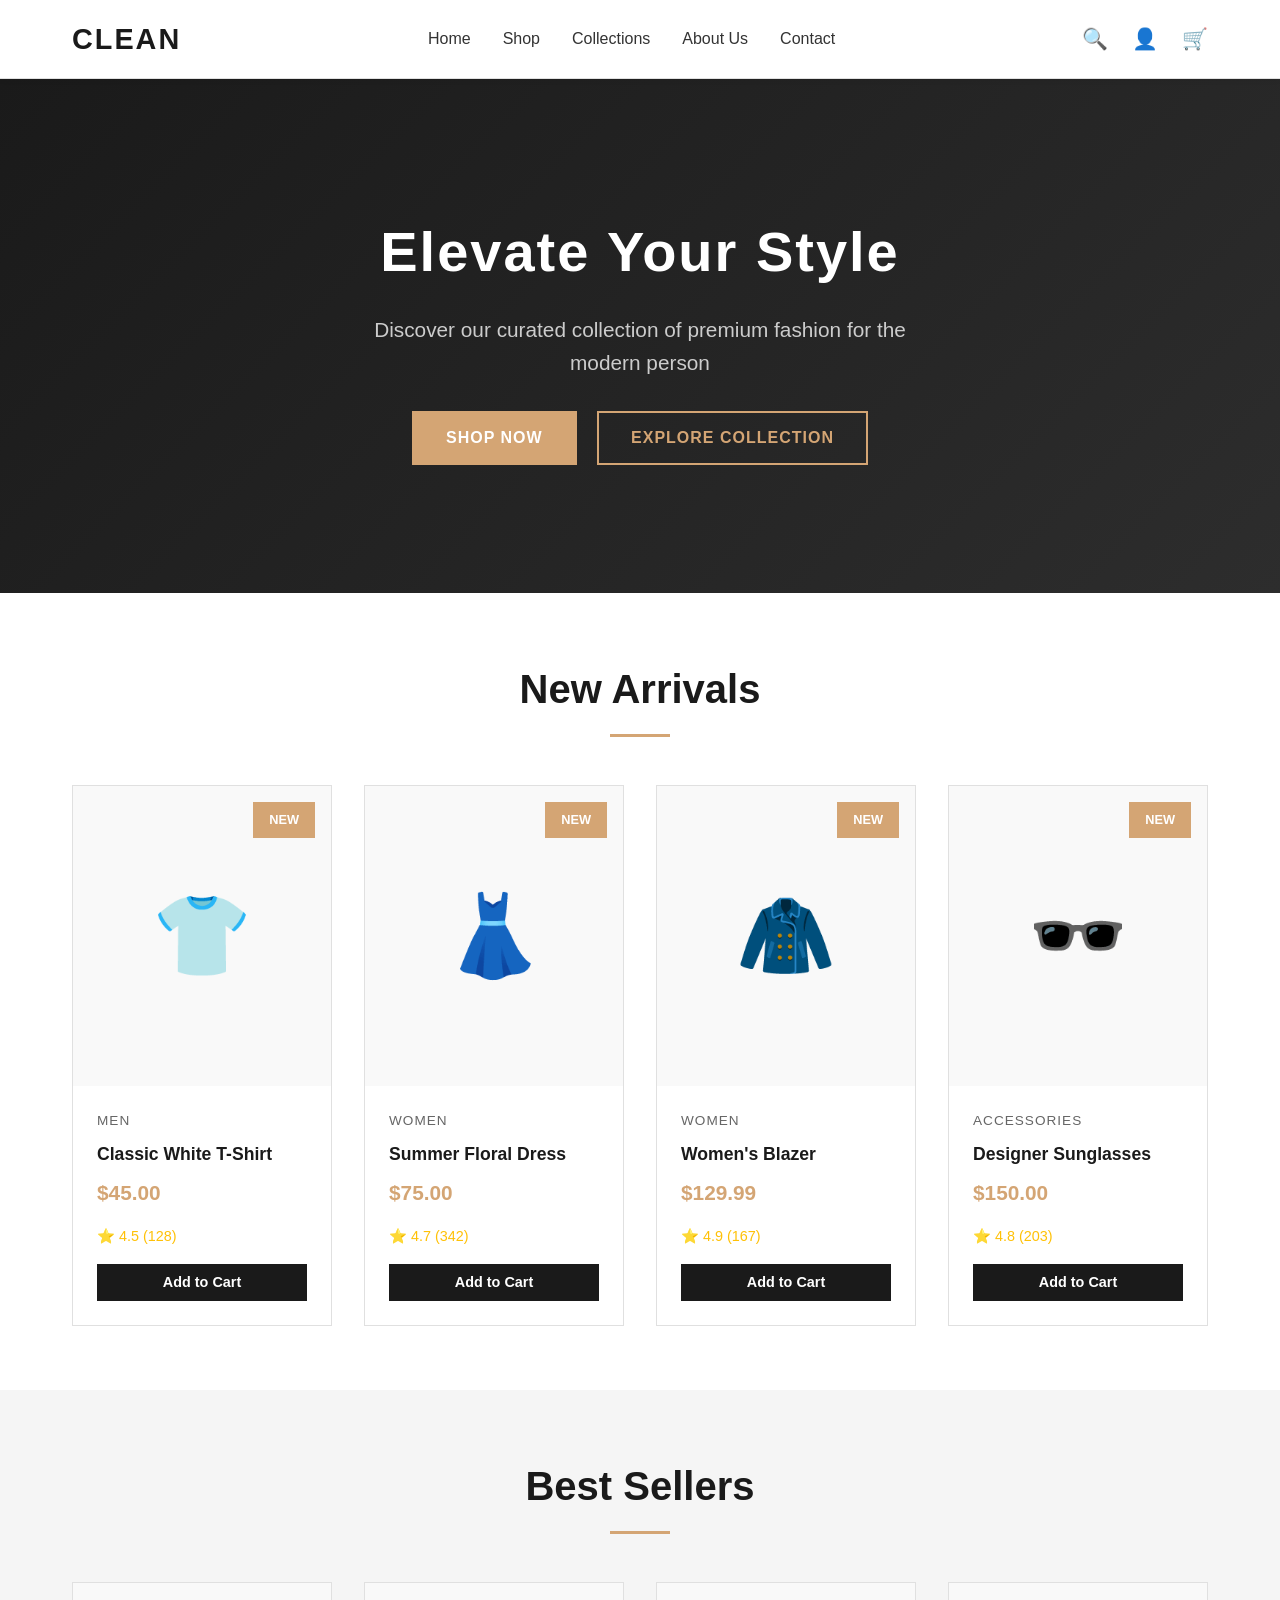
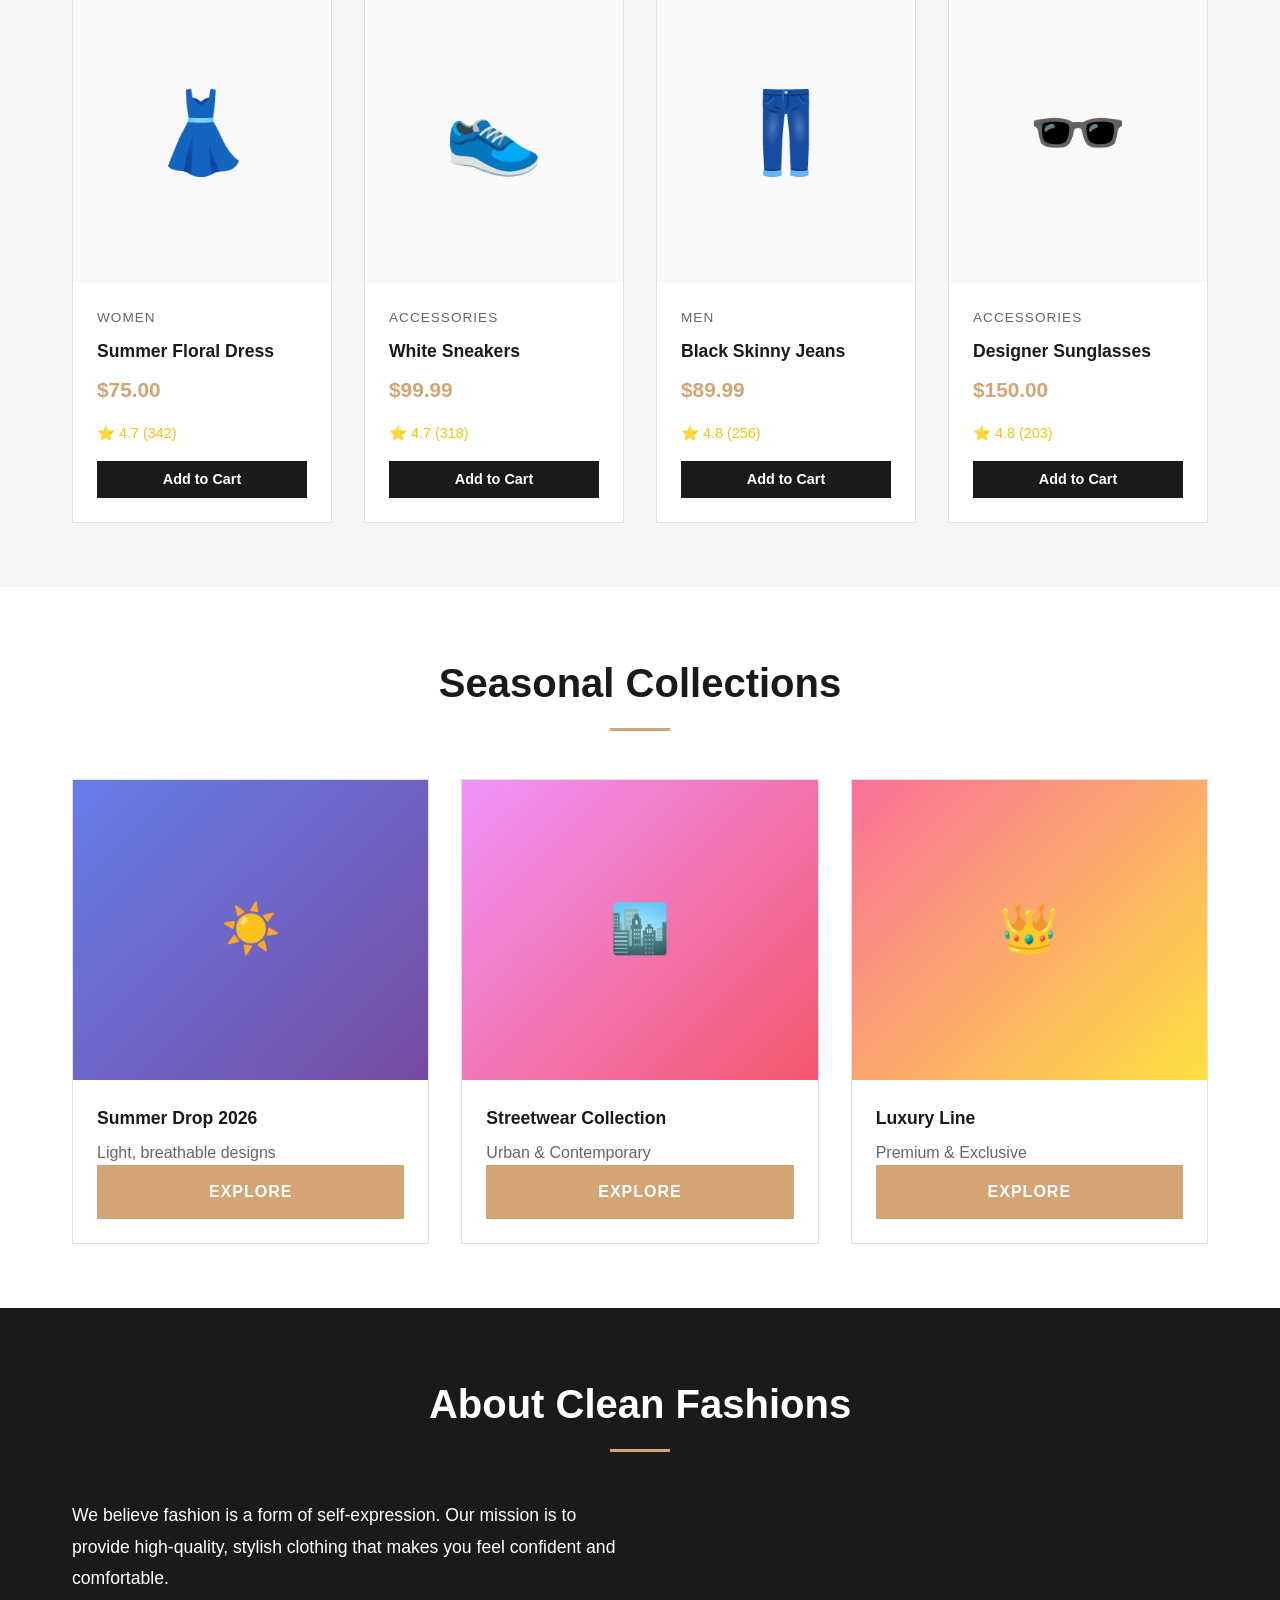
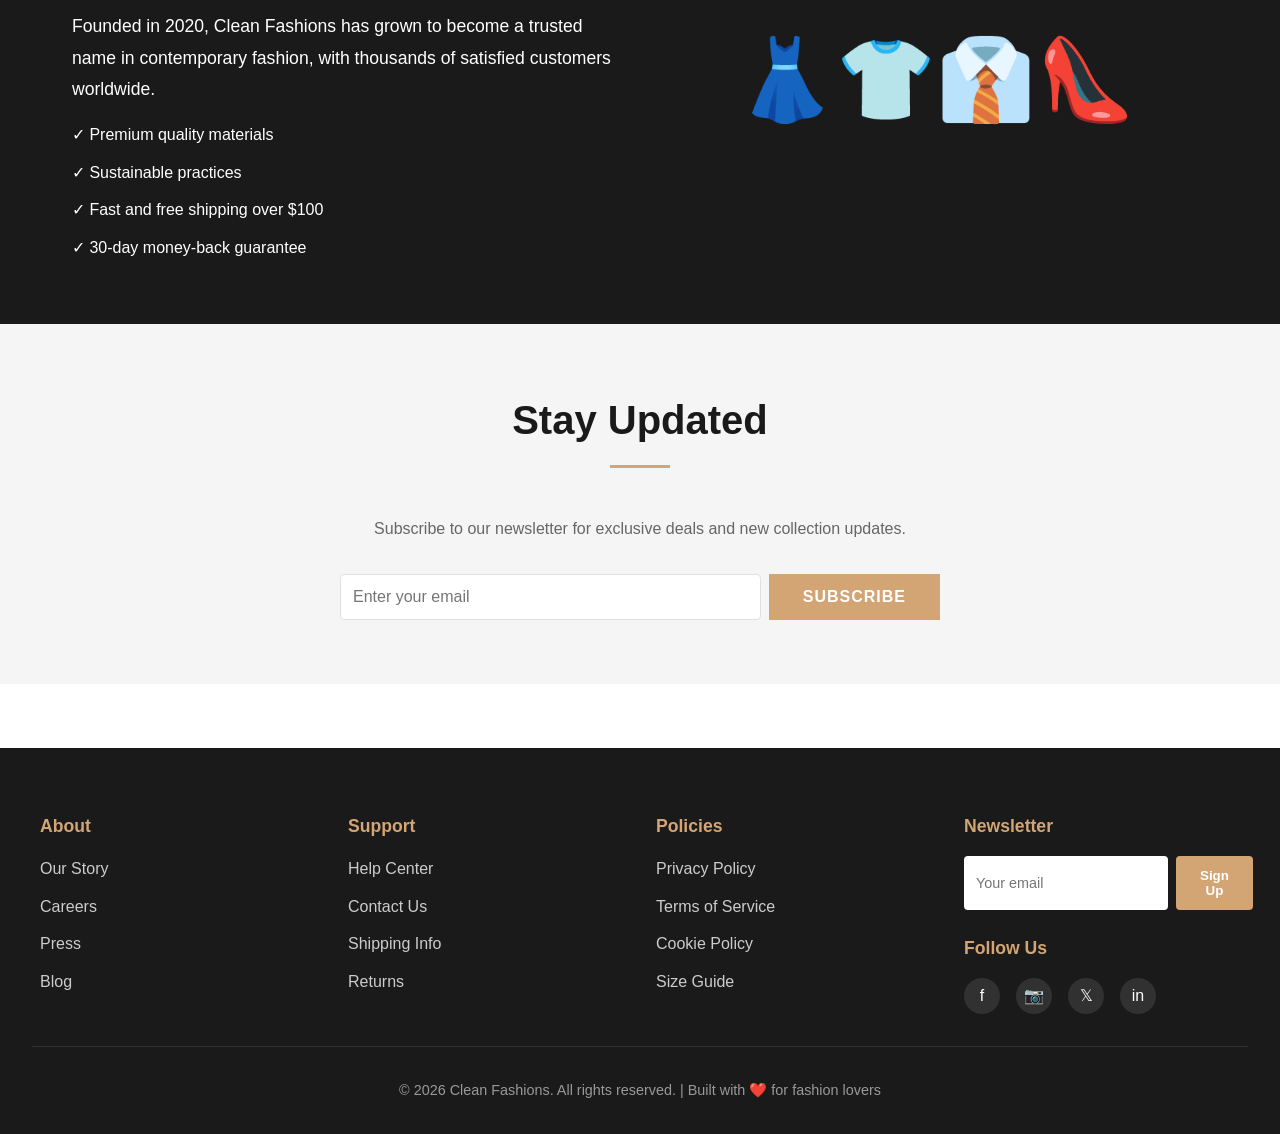
==== index.html @ af085426 "Initialize Clean Fashions site: homepage, shop, cart, checkout, account, admin and scripts" ====
<!DOCTYPE html>
<html lang="en">
<head>
  <meta charset="UTF-8">
  <meta name="viewport" content="width=device-width, initial-scale=1.0">
  <title>Clean Fashions - Modern Fashion & Style</title>
  <link rel="stylesheet" href="styles.css">
</head>
<body>
  <!-- Navigation Header -->
  <header>
    <div class="header-container">
      <a href="index.html" class="logo">CLEAN</a>
      <nav>
        <ul class="nav-menu">
          <li><a href="index.html">Home</a></li>
          <li><a href="shop.html">Shop</a></li>
          <li><a href="#collections">Collections</a></li>
          <li><a href="#about">About Us</a></li>
          <li><a href="#contact">Contact</a></li>
        </ul>
      </nav>
      <div class="header-icons">
        <button class="icon-btn" title="Search">🔍</button>
        <button class="icon-btn" title="Account">👤</button>
        <button class="icon-btn" title="Cart">
          🛒
          <span class="cart-count" style="display: none;">0</span>
        </button>
      </div>
    </div>
  </header>

  <!-- Hero Section -->
  <section class="hero">
    <h1>Elevate Your Style</h1>
    <p>Discover our curated collection of premium fashion for the modern person</p>
    <div>
      <a href="shop.html" class="btn">Shop Now</a>
      <a href="#collections" class="btn btn-secondary">Explore Collection</a>
    </div>
  </section>

  <!-- New Arrivals -->
  <section class="section">
    <div class="container">
      <h2 class="section-title">New Arrivals</h2>
      <div class="products-grid" id="new-arrivals-grid">
        <!-- Products will be rendered here -->
      </div>
    </div>
  </section>

  <!-- Best Sellers -->
  <section class="section" style="background-color: var(--secondary-color);">
    <div class="container">
      <h2 class="section-title">Best Sellers</h2>
      <div class="products-grid" id="best-sellers-grid">
        <!-- Products will be rendered here -->
      </div>
    </div>
  </section>

  <!-- Seasonal Trends -->
  <section class="section" id="collections">
    <div class="container">
      <h2 class="section-title">Seasonal Collections</h2>
      <div class="products-grid" style="grid-template-columns: repeat(auto-fit, minmax(250px, 1fr));">
        <div class="product-card" style="cursor: pointer;">
          <div class="product-image" style="font-size: 3rem; background: linear-gradient(135deg, #667eea 0%, #764ba2 100%);">
            ☀️
          </div>
          <div class="product-info">
            <h3 class="product-name">Summer Drop 2026</h3>
            <p style="color: var(--light-text);">Light, breathable designs</p>
            <a href="shop.html" class="btn" style="width: 100%; text-align: center;">Explore</a>
          </div>
        </div>

        <div class="product-card" style="cursor: pointer;">
          <div class="product-image" style="font-size: 3rem; background: linear-gradient(135deg, #f093fb 0%, #f5576c 100%);">
            🏙️
          </div>
          <div class="product-info">
            <h3 class="product-name">Streetwear Collection</h3>
            <p style="color: var(--light-text);">Urban & Contemporary</p>
            <a href="shop.html" class="btn" style="width: 100%; text-align: center;">Explore</a>
          </div>
        </div>

        <div class="product-card" style="cursor: pointer;">
          <div class="product-image" style="font-size: 3rem; background: linear-gradient(135deg, #fa709a 0%, #fee140 100%);">
            👑
          </div>
          <div class="product-info">
            <h3 class="product-name">Luxury Line</h3>
            <p style="color: var(--light-text);">Premium & Exclusive</p>
            <a href="shop.html" class="btn" style="width: 100%; text-align: center;">Explore</a>
          </div>
        </div>
      </div>
    </div>
  </section>

  <!-- Brand Info -->
  <section class="section" style="background-color: var(--primary-color); color: white;" id="about">
    <div class="container">
      <h2 class="section-title" style="color: white;">About Clean Fashions</h2>
      <div style="display: grid; grid-template-columns: 1fr 1fr; gap: 3rem; align-items: center;">
        <div>
          <p style="font-size: 1.1rem; line-height: 1.8; margin-bottom: 1rem;">
            We believe fashion is a form of self-expression. Our mission is to provide high-quality, stylish clothing that makes you feel confident and comfortable.
          </p>
          <p style="font-size: 1.1rem; line-height: 1.8; margin-bottom: 1rem;">
            Founded in 2020, Clean Fashions has grown to become a trusted name in contemporary fashion, with thousands of satisfied customers worldwide.
          </p>
          <ul style="list-style: none;">
            <li style="margin-bottom: 0.75rem;">✓ Premium quality materials</li>
            <li style="margin-bottom: 0.75rem;">✓ Sustainable practices</li>
            <li style="margin-bottom: 0.75rem;">✓ Fast and free shipping over $100</li>
            <li>✓ 30-day money-back guarantee</li>
          </ul>
        </div>
        <div style="font-size: 5rem; text-align: center;">
          👗👕👔👠
        </div>
      </div>
    </div>
  </section>

  <!-- Newsletter Signup -->
  <section class="section" style="background-color: var(--secondary-color);">
    <div class="container">
      <div style="max-width: 600px; margin: 0 auto; text-align: center;">
        <h2 class="section-title">Stay Updated</h2>
        <p style="margin-bottom: 2rem; color: var(--light-text);">Subscribe to our newsletter for exclusive deals and new collection updates.</p>
        <form style="display: flex; gap: 0.5rem;">
          <input type="email" placeholder="Enter your email" required style="flex: 1; padding: 0.75rem; border: 1px solid var(--border-color); border-radius: 4px; font-size: 1rem;">
          <button type="submit" class="btn">Subscribe</button>
        </form>
      </div>
    </div>
  </section>

  <!-- Footer -->
  <footer>
    <div class="footer-content">
      <div class="footer-section">
        <h3>About</h3>
        <ul>
          <li><a href="#">Our Story</a></li>
          <li><a href="#">Careers</a></li>
          <li><a href="#">Press</a></li>
          <li><a href="#">Blog</a></li>
        </ul>
      </div>

      <div class="footer-section">
        <h3>Support</h3>
        <ul>
          <li><a href="#">Help Center</a></li>
          <li><a href="#">Contact Us</a></li>
          <li><a href="#">Shipping Info</a></li>
          <li><a href="#">Returns</a></li>
        </ul>
      </div>

      <div class="footer-section">
        <h3>Policies</h3>
        <ul>
          <li><a href="#">Privacy Policy</a></li>
          <li><a href="#">Terms of Service</a></li>
          <li><a href="#">Cookie Policy</a></li>
          <li><a href="#">Size Guide</a></li>
        </ul>
      </div>

      <div class="footer-section">
        <h3>Newsletter</h3>
        <form class="newsletter-form">
          <input type="email" placeholder="Your email" required>
          <button type="submit">Sign Up</button>
        </form>
        <h3 style="margin-top: 1.5rem;">Follow Us</h3>
        <div class="footer-social">
          <a href="#" title="Facebook">f</a>
          <a href="#" title="Instagram">📷</a>
          <a href="#" title="Twitter">𝕏</a>
          <a href="#" title="LinkedIn">in</a>
        </div>
      </div>
    </div>

    <div class="footer-bottom">
      <p>&copy; 2026 Clean Fashions. All rights reserved. | Built with ❤️ for fashion lovers</p>
    </div>
  </footer>

  <script src="script.js"></script>
  <script>
    // Render featured products on homepage
    function renderFeaturedProducts() {
      const newArrivalsGrid = document.querySelector('#new-arrivals-grid');
      const bestSellersGrid = document.querySelector('#best-sellers-grid');

      // New Arrivals (products with isNew = true)
      const newArrivals = PRODUCTS.filter(p => p.isNew).slice(0, 4);
      newArrivalsGrid.innerHTML = newArrivals.map(product => `
        <div class="product-card">
          <div class="product-image">
            <div style="font-size: 5rem;">${product.image}</div>
            <div class="product-badge">New</div>
          </div>
          <div class="product-info">
            <div class="product-category">${product.category}</div>
            <div class="product-name">${product.name}</div>
            <div class="product-price">$${product.price.toFixed(2)}</div>
            <div class="product-rating">⭐ ${product.rating} (${product.reviews})</div>
            <div class="product-actions">
              <button class="add-to-cart-btn" data-id="${product.id}">Add to Cart</button>
            </div>
          </div>
        </div>
      `).join('');

      // Best Sellers (products with most reviews)
      const bestSellers = [...PRODUCTS].sort((a, b) => b.reviews - a.reviews).slice(0, 4);
      bestSellersGrid.innerHTML = bestSellers.map(product => `
        <div class="product-card">
          <div class="product-image">
            <div style="font-size: 5rem;">${product.image}</div>
          </div>
          <div class="product-info">
            <div class="product-category">${product.category}</div>
            <div class="product-name">${product.name}</div>
            <div class="product-price">$${product.price.toFixed(2)}</div>
            <div class="product-rating">⭐ ${product.rating} (${product.reviews})</div>
            <div class="product-actions">
              <button class="add-to-cart-btn" data-id="${product.id}">Add to Cart</button>
            </div>
          </div>
        </div>
      `).join('');

      // Add event listeners to all add-to-cart buttons
      document.querySelectorAll('.add-to-cart-btn').forEach(btn => {
        btn.addEventListener('click', (e) => {
          const productId = parseInt(e.target.dataset.id);
          cart.addItem(productId, 1);
          showNotification('Added to cart!');
        });
      });
    }

    document.addEventListener('DOMContentLoaded', renderFeaturedProducts);
  </script>
</body>
</html>
---- styles.css ----
/* ========================================
   Clean Fashions - Global Styles
   ======================================== */

* {
  margin: 0;
  padding: 0;
  box-sizing: border-box;
}

:root {
  --primary-color: #1a1a1a;
  --secondary-color: #f5f5f5;
  --accent-color: #d4a574;
  --text-color: #333;
  --light-text: #666;
  --border-color: #e0e0e0;
  --success-color: #4caf50;
  --danger-color: #f44336;
}

html {
  scroll-behavior: smooth;
}

body {
  font-family: 'Segoe UI', Tahoma, Geneva, Verdana, sans-serif;
  color: var(--text-color);
  line-height: 1.6;
  background-color: #fff;
}

/* ========================================
   Navigation & Header
   ======================================== */

header {
  background-color: #fff;
  border-bottom: 1px solid var(--border-color);
  position: sticky;
  top: 0;
  z-index: 100;
  box-shadow: 0 2px 5px rgba(0, 0, 0, 0.05);
}

.header-container {
  max-width: 1200px;
  margin: 0 auto;
  display: flex;
  justify-content: space-between;
  align-items: center;
  padding: 1rem 2rem;
}

.logo {
  font-size: 1.8rem;
  font-weight: 700;
  color: var(--primary-color);
  text-decoration: none;
  letter-spacing: 2px;
}

.nav-menu {
  display: flex;
  list-style: none;
  gap: 2rem;
}

.nav-menu a {
  text-decoration: none;
  color: var(--text-color);
  font-weight: 500;
  transition: color 0.3s;
  position: relative;
}

.nav-menu a:hover {
  color: var(--accent-color);
}

.nav-menu a::after {
  content: '';
  position: absolute;
  bottom: -5px;
  left: 0;
  width: 0;
  height: 2px;
  background-color: var(--accent-color);
  transition: width 0.3s;
}

.nav-menu a:hover::after {
  width: 100%;
}

.header-icons {
  display: flex;
  gap: 1.5rem;
  align-items: center;
}

.icon-btn {
  background: none;
  border: none;
  cursor: pointer;
  font-size: 1.3rem;
  color: var(--text-color);
  transition: color 0.3s;
  position: relative;
}

.icon-btn:hover {
  color: var(--accent-color);
}

.cart-count {
  position: absolute;
  top: -8px;
  right: -8px;
  background-color: var(--accent-color);
  color: white;
  border-radius: 50%;
  width: 20px;
  height: 20px;
  display: flex;
  align-items: center;
  justify-content: center;
  font-size: 0.75rem;
  font-weight: bold;
}

/* ========================================
   Hero Section
   ======================================== */

.hero {
  background: linear-gradient(135deg, #1a1a1a 0%, #2d2d2d 100%);
  color: white;
  padding: 8rem 2rem;
  text-align: center;
  min-height: 500px;
  display: flex;
  flex-direction: column;
  justify-content: center;
  align-items: center;
}

.hero h1 {
  font-size: 3.5rem;
  margin-bottom: 1rem;
  font-weight: 700;
  letter-spacing: 2px;
}

.hero p {
  font-size: 1.3rem;
  margin-bottom: 2rem;
  color: #ccc;
  max-width: 600px;
}

.btn {
  display: inline-block;
  padding: 0.75rem 2rem;
  background-color: var(--accent-color);
  color: white;
  text-decoration: none;
  border: 2px solid var(--accent-color);
  border-radius: 0;
  cursor: pointer;
  font-size: 1rem;
  font-weight: 600;
  transition: all 0.3s;
  text-transform: uppercase;
  letter-spacing: 1px;
}

.btn:hover {
  background-color: transparent;
  color: var(--accent-color);
}

.btn-secondary {
  background-color: transparent;
  color: var(--accent-color);
  border-color: var(--accent-color);
  margin-left: 1rem;
}

.btn-secondary:hover {
  background-color: var(--accent-color);
  color: white;
}

.btn-dark {
  background-color: var(--primary-color);
  border-color: var(--primary-color);
  color: white;
}

.btn-dark:hover {
  background-color: transparent;
  color: var(--primary-color);
}

/* ========================================
   Container & Layout
   ======================================== */

.container {
  max-width: 1200px;
  margin: 0 auto;
  padding: 0 2rem;
}

.section {
  padding: 4rem 2rem;
}

.section-title {
  font-size: 2.5rem;
  text-align: center;
  margin-bottom: 3rem;
  color: var(--primary-color);
  position: relative;
  padding-bottom: 1rem;
}

.section-title::after {
  content: '';
  position: absolute;
  bottom: 0;
  left: 50%;
  transform: translateX(-50%);
  width: 60px;
  height: 3px;
  background-color: var(--accent-color);
}

/* ========================================
   Product Grid
   ======================================== */

.products-grid {
  display: grid;
  grid-template-columns: repeat(auto-fill, minmax(250px, 1fr));
  gap: 2rem;
}

.product-card {
  background: white;
  border: 1px solid var(--border-color);
  transition: all 0.3s;
  cursor: pointer;
  position: relative;
  overflow: hidden;
}

.product-card:hover {
  box-shadow: 0 10px 30px rgba(0, 0, 0, 0.1);
  transform: translateY(-5px);
}

.product-image {
  width: 100%;
  height: 300px;
  background-color: #f9f9f9;
  display: flex;
  align-items: center;
  justify-content: center;
  overflow: hidden;
  position: relative;
}

.product-image img {
  width: 100%;
  height: 100%;
  object-fit: cover;
  transition: transform 0.3s;
}

.product-card:hover .product-image img {
  transform: scale(1.1);
}

.product-badge {
  position: absolute;
  top: 1rem;
  right: 1rem;
  background-color: var(--accent-color);
  color: white;
  padding: 0.5rem 1rem;
  font-size: 0.8rem;
  font-weight: 600;
  text-transform: uppercase;
}

.product-info {
  padding: 1.5rem;
}

.product-category {
  font-size: 0.85rem;
  color: var(--light-text);
  text-transform: uppercase;
  letter-spacing: 1px;
  margin-bottom: 0.5rem;
}

.product-name {
  font-size: 1.1rem;
  font-weight: 600;
  color: var(--primary-color);
  margin-bottom: 0.5rem;
}

.product-price {
  font-size: 1.3rem;
  color: var(--accent-color);
  font-weight: 700;
  margin-bottom: 1rem;
}

.product-rating {
  color: #ffc107;
  font-size: 0.9rem;
  margin-bottom: 1rem;
}

.product-actions {
  display: flex;
  gap: 0.5rem;
}

.product-actions button {
  flex: 1;
  padding: 0.65rem;
  background-color: var(--primary-color);
  color: white;
  border: none;
  cursor: pointer;
  font-weight: 600;
  transition: background-color 0.3s;
  font-size: 0.9rem;
}

.product-actions button:hover {
  background-color: var(--accent-color);
}

/* ========================================
   Filters & Sorting
   ======================================== */

.shop-controls {
  display: flex;
  justify-content: space-between;
  align-items: center;
  margin-bottom: 2rem;
  flex-wrap: wrap;
  gap: 1rem;
}

.filters {
  display: flex;
  gap: 1rem;
  flex-wrap: wrap;
}

.filter-group {
  display: flex;
  align-items: center;
  gap: 0.5rem;
}

.filter-group label {
  font-weight: 600;
  color: var(--light-text);
}

.filter-group select,
.filter-group input {
  padding: 0.5rem;
  border: 1px solid var(--border-color);
  border-radius: 4px;
  font-size: 0.9rem;
}

/* ========================================
   Cart & Checkout
   ======================================== */

.cart-container {
  display: grid;
  grid-template-columns: 2fr 1fr;
  gap: 2rem;
  margin: 2rem 0;
}

.cart-items {
  border: 1px solid var(--border-color);
  border-radius: 4px;
}

.cart-item {
  display: grid;
  grid-template-columns: 100px 1fr auto auto;
  gap: 1.5rem;
  padding: 1.5rem;
  border-bottom: 1px solid var(--border-color);
  align-items: center;
}

.cart-item:last-child {
  border-bottom: none;
}

.cart-item-image {
  width: 100px;
  height: 100px;
  background-color: #f9f9f9;
  display: flex;
  align-items: center;
  justify-content: center;
}

.cart-item-details h3 {
  margin-bottom: 0.5rem;
  color: var(--primary-color);
}

.cart-item-quantity {
  display: flex;
  align-items: center;
  border: 1px solid var(--border-color);
  border-radius: 4px;
  overflow: hidden;
}

.cart-item-quantity button {
  background: none;
  border: none;
  padding: 0.5rem 0.75rem;
  cursor: pointer;
  font-weight: bold;
}

.cart-item-quantity input {
  border: none;
  width: 50px;
  text-align: center;
  padding: 0.5rem;
}

.cart-summary {
  border: 1px solid var(--border-color);
  padding: 2rem;
  height: fit-content;
  border-radius: 4px;
  background-color: var(--secondary-color);
}

.summary-row {
  display: flex;
  justify-content: space-between;
  margin-bottom: 1rem;
  font-size: 1rem;
}

.summary-row.total {
  font-size: 1.3rem;
  font-weight: 700;
  color: var(--primary-color);
  border-top: 2px solid var(--border-color);
  padding-top: 1rem;
}

/* ========================================
   Checkout Steps
   ======================================== */

.checkout-steps {
  display: flex;
  justify-content: space-between;
  margin-bottom: 3rem;
  position: relative;
}

.checkout-steps::before {
  content: '';
  position: absolute;
  top: 20px;
  left: 0;
  right: 0;
  height: 2px;
  background-color: var(--border-color);
  z-index: -1;
}

.step {
  flex: 1;
  text-align: center;
  position: relative;
}

.step-number {
  width: 40px;
  height: 40px;
  background-color: var(--border-color);
  color: var(--text-color);
  border-radius: 50%;
  display: flex;
  align-items: center;
  justify-content: center;
  margin: 0 auto 0.5rem;
  font-weight: bold;
  transition: all 0.3s;
}

.step.active .step-number {
  background-color: var(--accent-color);
  color: white;
}

.step.completed .step-number {
  background-color: var(--success-color);
  color: white;
}

.step-label {
  font-weight: 600;
  color: var(--light-text);
}

/* ========================================
   Form Elements
   ======================================== */

.form-group {
  margin-bottom: 1.5rem;
}

.form-group label {
  display: block;
  margin-bottom: 0.5rem;
  font-weight: 600;
  color: var(--text-color);
}

.form-group input,
.form-group select,
.form-group textarea {
  width: 100%;
  padding: 0.75rem;
  border: 1px solid var(--border-color);
  border-radius: 4px;
  font-size: 1rem;
  font-family: inherit;
  transition: border-color 0.3s;
}

.form-group input:focus,
.form-group select:focus,
.form-group textarea:focus {
  outline: none;
  border-color: var(--accent-color);
  box-shadow: 0 0 0 3px rgba(212, 165, 116, 0.1);
}

.form-row {
  display: grid;
  grid-template-columns: 1fr 1fr;
  gap: 1rem;
}

/* ========================================
   User Account
   ======================================== */

.account-container {
  display: grid;
  grid-template-columns: 250px 1fr;
  gap: 2rem;
}

.account-sidebar {
  background-color: var(--secondary-color);
  padding: 2rem;
  border-radius: 4px;
  height: fit-content;
}

.account-menu {
  list-style: none;
}

.account-menu li {
  margin-bottom: 0;
}

.account-menu a {
  display: block;
  padding: 0.75rem 1rem;
  color: var(--text-color);
  text-decoration: none;
  border-left: 3px solid transparent;
  transition: all 0.3s;
}

.account-menu a:hover,
.account-menu a.active {
  background-color: white;
  border-left-color: var(--accent-color);
  color: var(--accent-color);
}

.account-content {
  background-color: white;
  padding: 2rem;
  border: 1px solid var(--border-color);
  border-radius: 4px;
}

.order-item {
  border: 1px solid var(--border-color);
  padding: 1.5rem;
  margin-bottom: 1rem;
  border-radius: 4px;
}

.order-header {
  display: grid;
  grid-template-columns: 1fr 1fr 1fr;
  margin-bottom: 1rem;
}

.order-status {
  display: inline-block;
  padding: 0.4rem 0.8rem;
  background-color: #e3f2fd;
  color: #1976d2;
  border-radius: 20px;
  font-size: 0.85rem;
  font-weight: 600;
}

.order-status.completed {
  background-color: #e8f5e9;
  color: #388e3c;
}

.order-status.shipping {
  background-color: #fff3e0;
  color: #f57c00;
}

/* ========================================
   Footer
   ======================================== */

footer {
  background-color: var(--primary-color);
  color: white;
  padding: 4rem 2rem 2rem;
  margin-top: 4rem;
}

.footer-content {
  max-width: 1200px;
  margin: 0 auto;
  display: grid;
  grid-template-columns: repeat(auto-fit, minmax(250px, 1fr));
  gap: 2rem;
  margin-bottom: 2rem;
}

.footer-section h3 {
  font-size: 1.1rem;
  margin-bottom: 1rem;
  color: var(--accent-color);
}

.footer-section ul {
  list-style: none;
}

.footer-section ul li {
  margin-bottom: 0.75rem;
}

.footer-section a {
  color: #ccc;
  text-decoration: none;
  transition: color 0.3s;
}

.footer-section a:hover {
  color: var(--accent-color);
}

.newsletter-form {
  display: flex;
  gap: 0.5rem;
}

.newsletter-form input {
  flex: 1;
  padding: 0.75rem;
  border: none;
  border-radius: 4px;
  font-size: 0.9rem;
}

.newsletter-form button {
  padding: 0.75rem 1.5rem;
  background-color: var(--accent-color);
  color: white;
  border: none;
  border-radius: 4px;
  cursor: pointer;
  font-weight: 600;
}

.footer-social {
  display: flex;
  gap: 1rem;
  margin-top: 1rem;
}

.footer-social a {
  display: inline-flex;
  align-items: center;
  justify-content: center;
  width: 36px;
  height: 36px;
  background-color: rgba(255, 255, 255, 0.1);
  border-radius: 50%;
  color: white;
  transition: background-color 0.3s;
}

.footer-social a:hover {
  background-color: var(--accent-color);
}

.footer-bottom {
  border-top: 1px solid rgba(255, 255, 255, 0.1);
  padding-top: 2rem;
  text-align: center;
  color: #999;
  font-size: 0.9rem;
}

/* ========================================
   Responsive Design
   ======================================== */

@media (max-width: 768px) {
  .hero h1 {
    font-size: 2rem;
  }

  .nav-menu {
    gap: 1rem;
  }

  .products-grid {
    grid-template-columns: repeat(auto-fill, minmax(180px, 1fr));
    gap: 1rem;
  }

  .cart-container {
    grid-template-columns: 1fr;
  }

  .account-container {
    grid-template-columns: 1fr;
  }

  .form-row {
    grid-template-columns: 1fr;
  }

  .cart-item {
    grid-template-columns: 80px 1fr;
  }

  .shop-controls {
    flex-direction: column;
    align-items: stretch;
  }

  .filters {
    flex-direction: column;
  }

  .filter-group {
    flex-direction: column;
  }

  .filter-group select,
  .filter-group input {
    width: 100%;
  }
}

@media (max-width: 480px) {
  .header-container {
    padding: 1rem;
  }

  .nav-menu {
    display: none;
  }

  .hero {
    padding: 3rem 1rem;
  }

  .hero h1 {
    font-size: 1.5rem;
  }

  .btn-secondary {
    margin-left: 0;
    margin-top: 1rem;
  }

  .products-grid {
    grid-template-columns: repeat(2, 1fr);
  }

  .order-header {
    grid-template-columns: 1fr;
    gap: 0.5rem;
  }
}

/* ========================================
   Utility Classes
   ======================================== */

.text-center {
  text-align: center;
}

.mt-1 { margin-top: 0.5rem; }
.mt-2 { margin-top: 1rem; }
.mt-3 { margin-top: 1.5rem; }
.mt-4 { margin-top: 2rem; }

.mb-1 { margin-bottom: 0.5rem; }
.mb-2 { margin-bottom: 1rem; }
.mb-3 { margin-bottom: 1.5rem; }
.mb-4 { margin-bottom: 2rem; }

.hidden {
  display: none;
}

.loading {
  opacity: 0.6;
  pointer-events: none;
}
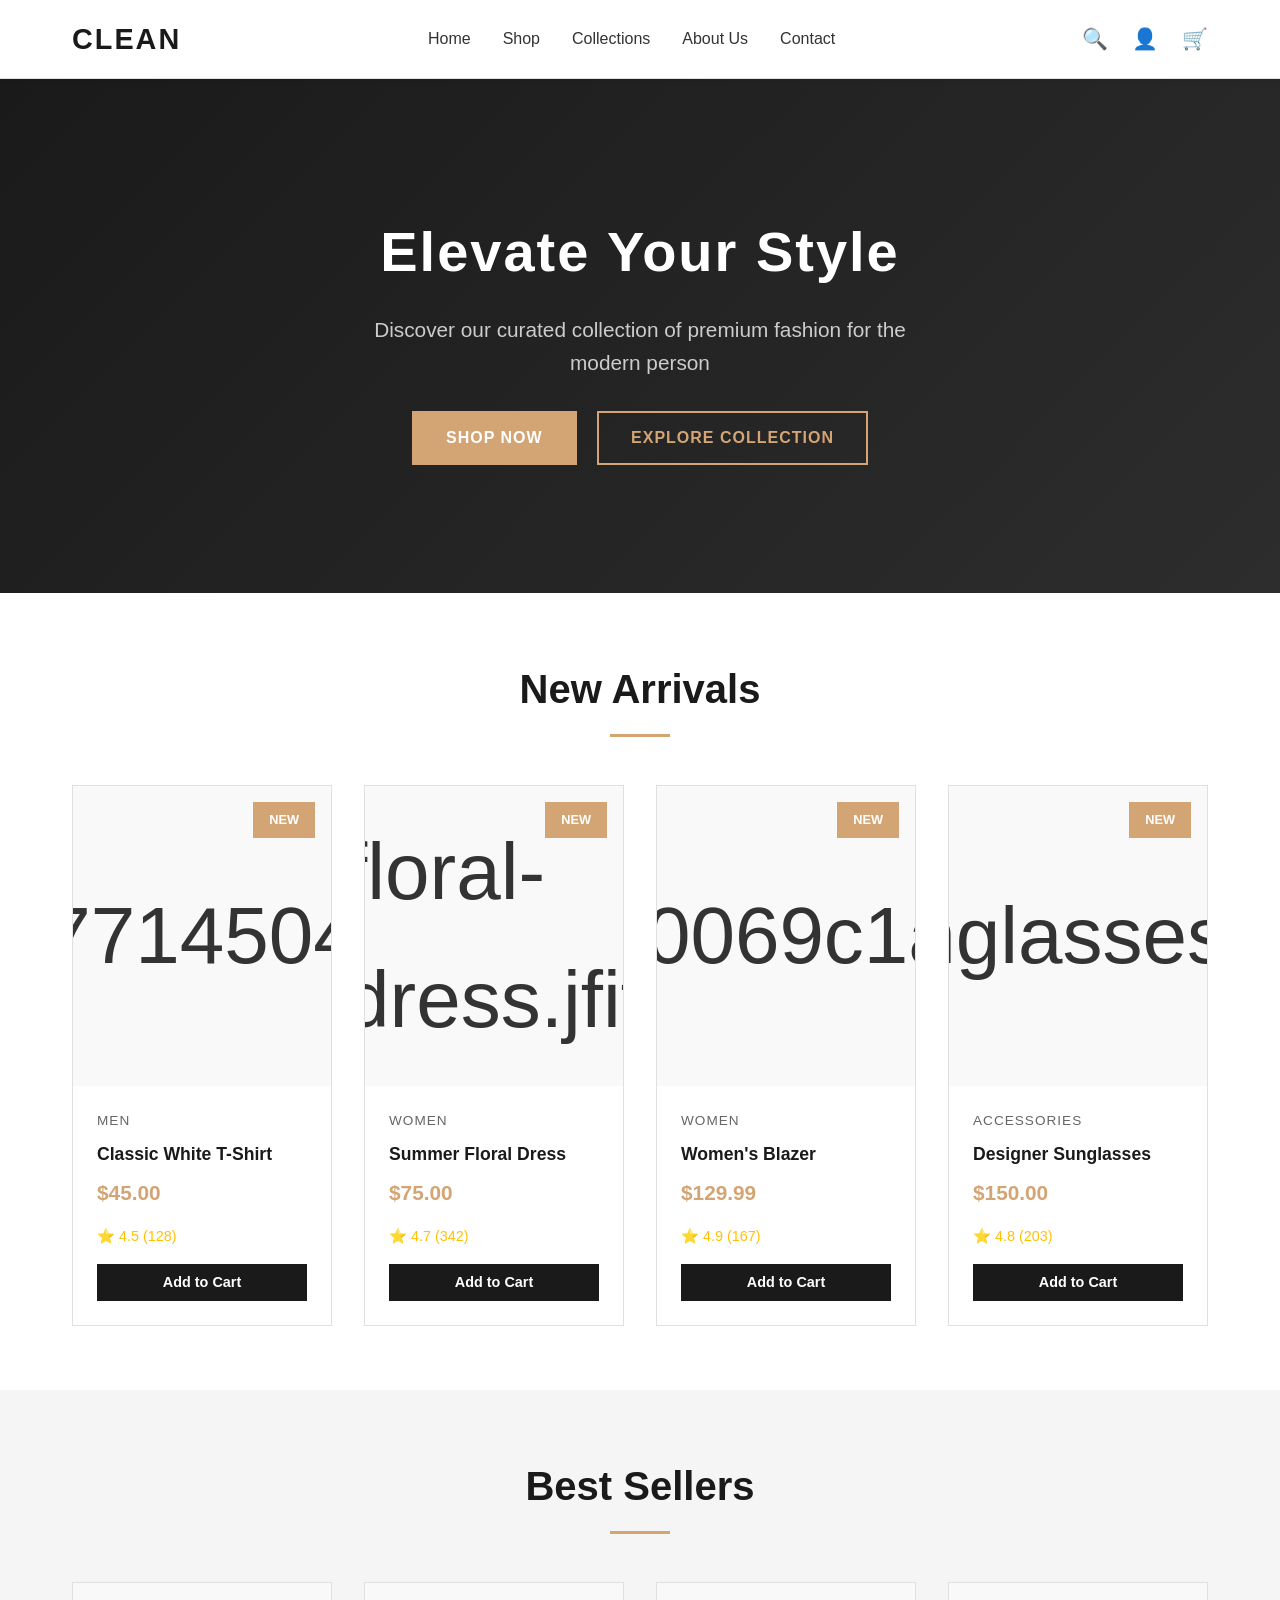
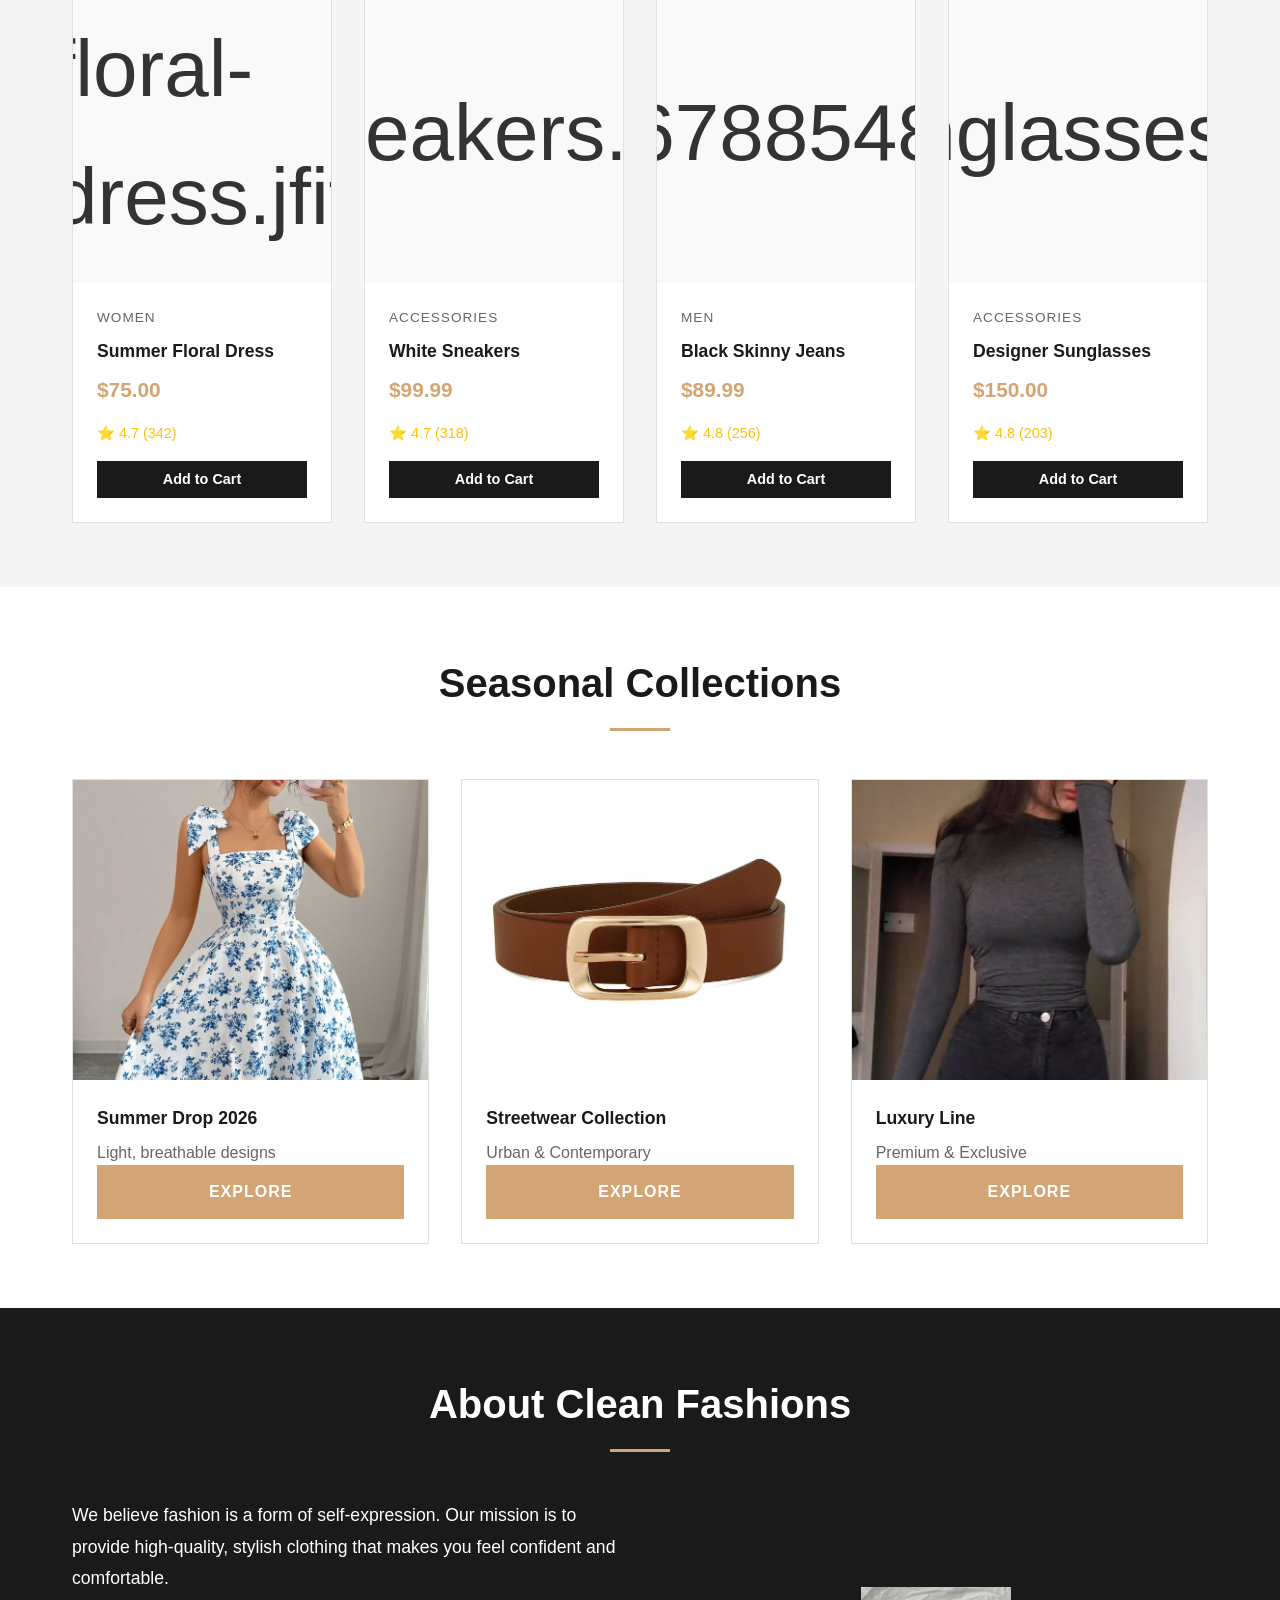
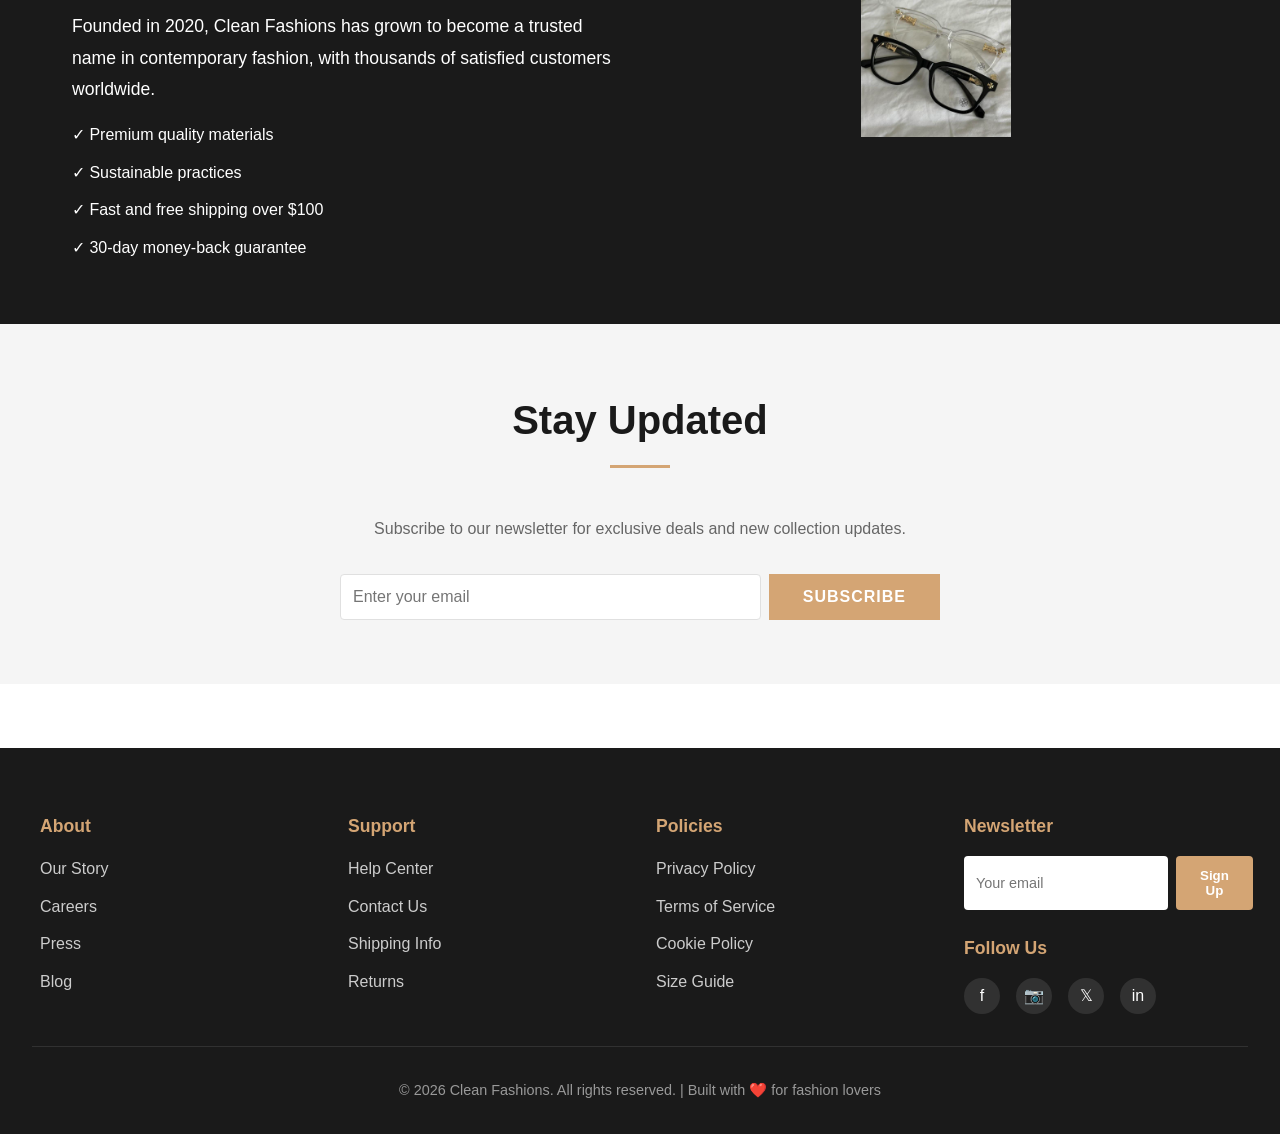
==== commit f30c9087: "feat: add custom fashion images to homepage sections (New Arrivals, Best Sellers, Collections)" ====
--- a/index.html
+++ b/index.html
@@ -67,8 +67,8 @@
       <h2 class="section-title">Seasonal Collections</h2>
       <div class="products-grid" style="grid-template-columns: repeat(auto-fit, minmax(250px, 1fr));">
         <div class="product-card" style="cursor: pointer;">
-          <div class="product-image" style="font-size: 3rem; background: linear-gradient(135deg, #667eea 0%, #764ba2 100%);">
-            ☀️
+          <div class="product-image">
+            <img src="floral-dress.jfif" alt="Summer Collection" loading="eager" style="width:100%; height:100%; object-fit: cover; display:block;" />
           </div>
           <div class="product-info">
             <h3 class="product-name">Summer Drop 2026</h3>
@@ -78,8 +78,8 @@
         </div>
 
         <div class="product-card" style="cursor: pointer;">
-          <div class="product-image" style="font-size: 3rem; background: linear-gradient(135deg, #f093fb 0%, #f5576c 100%);">
-            🏙️
+          <div class="product-image">
+            <img src="7728bf506cc8229be2017eb798ac8fa2.jpg" alt="Streetwear Collection" loading="eager" style="width:100%; height:100%; object-fit: cover; display:block;" />
           </div>
           <div class="product-info">
             <h3 class="product-name">Streetwear Collection</h3>
@@ -89,8 +89,8 @@
         </div>
 
         <div class="product-card" style="cursor: pointer;">
-          <div class="product-image" style="font-size: 3rem; background: linear-gradient(135deg, #fa709a 0%, #fee140 100%);">
-            👑
+          <div class="product-image">
+            <img src="e94a2518bf02ec0069c1a94fc1e3f0a0.jpg" alt="Luxury Line" loading="eager" style="width:100%; height:100%; object-fit: cover; display:block;" />
           </div>
           <div class="product-info">
             <h3 class="product-name">Luxury Line</h3>
@@ -122,7 +122,7 @@
           </ul>
         </div>
         <div style="font-size: 5rem; text-align: center;">
-          👗👕👔👠
+          <img src="sunglasses.jfif" alt="Fashion" loading="eager" style="width:200px; height:150px; object-fit: contain;" />
         </div>
       </div>
     </div>
